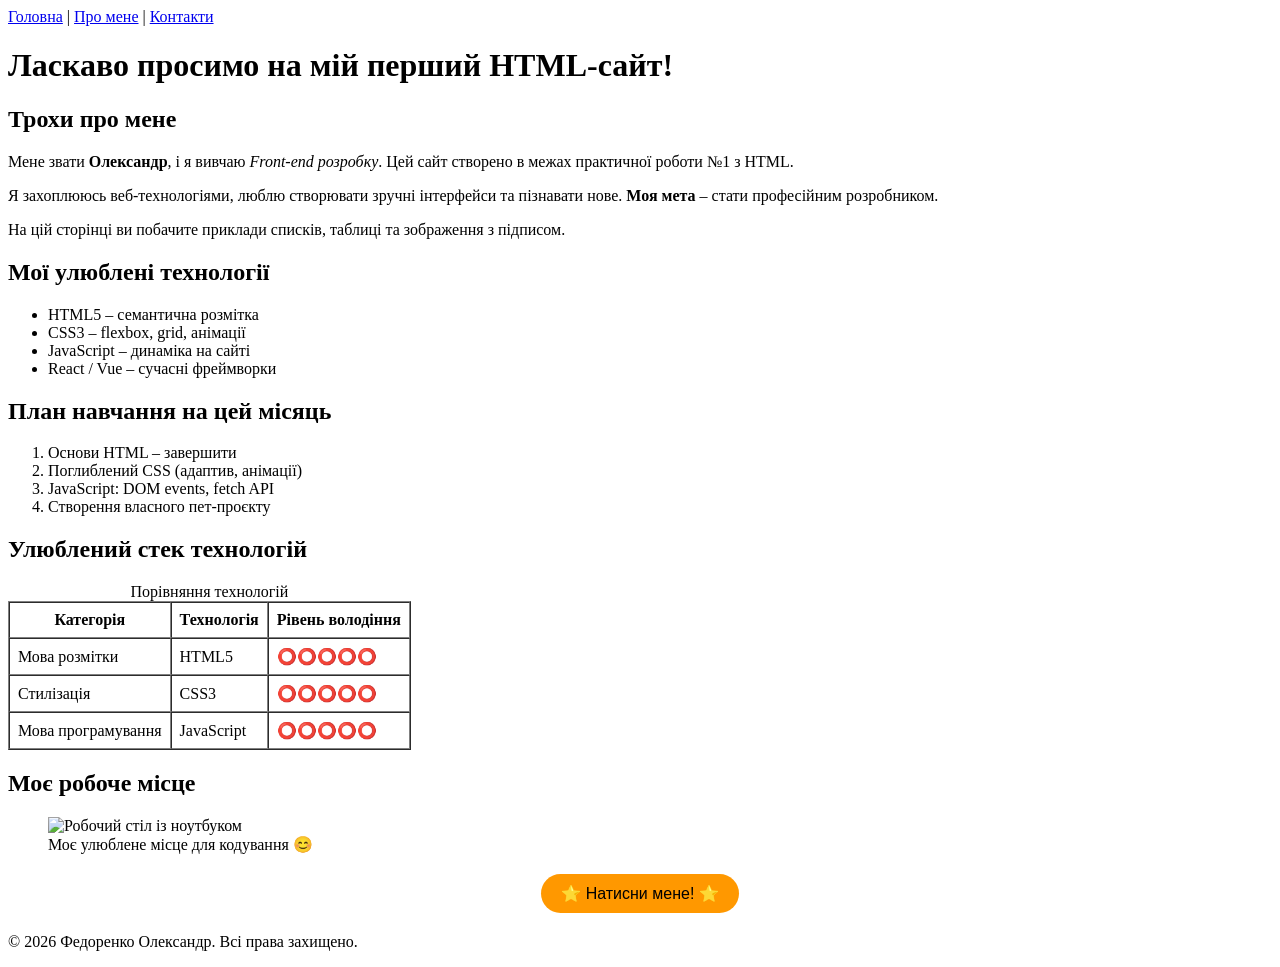
==== index.html @ 8b42706f "feat: complete lab01-html (all pages, form, media, README)" ====
<!DOCTYPE html>
<html lang="uk">
<head>
    <meta charset="UTF-8">
    <meta name="viewport" content="width=device-width, initial-scale=1.0">
    <meta name="description" content="Мій перший HTML-сайт: навчальний проєкт з основами семантичної верстки, таблиць, списків та зображень.">
    <title>Мій перший HTML-сайт</title>
    <!-- Підключення бонусного JS (defer – виконається після завантаження DOM) -->
    <script src="js/app.js" defer></script>
</head>
<body>
    <header>
        <nav>
            <a href="index.html">Головна</a> |
            <a href="pages/about.html">Про мене</a> |
            <a href="pages/contact.html">Контакти</a>
        </nav>
    </header>

    <main>
        <h1>Ласкаво просимо на мій перший HTML-сайт!</h1>
        
        <h2>Трохи про мене</h2>
        <p>Мене звати <strong>Олександр</strong>, і я вивчаю <em>Front-end розробку</em>. Цей сайт створено в межах практичної роботи №1 з HTML.</p>
        <p>Я захоплююсь веб-технологіями, люблю створювати зручні інтерфейси та пізнавати нове. <strong>Моя мета</strong> – стати професійним розробником.</p>
        <p>На цій сторінці ви побачите приклади списків, таблиці та зображення з підписом.</p>

        <h2>Мої улюблені технології</h2>
        <ul>
            <li>HTML5 – семантична розмітка</li>
            <li>CSS3 – flexbox, grid, анімації</li>
            <li>JavaScript – динаміка на сайті</li>
            <li>React / Vue – сучасні фреймворки</li>
        </ul>

        <h2>План навчання на цей місяць</h2>
        <ol>
            <li>Основи HTML – завершити</li>
            <li>Поглиблений CSS (адаптив, анімації)</li>
            <li>JavaScript: DOM events, fetch API</li>
            <li>Створення власного пет-проєкту</li>
        </ol>

        <h2>Улюблений стек технологій</h2>
        <table border="1" cellpadding="8" cellspacing="0">
            <caption>Порівняння технологій</caption>
            <thead>
                <tr>
                    <th>Категорія</th>
                    <th>Технологія</th>
                    <th>Рівень володіння</th>
                </tr>
            </thead>
            <tbody>
                <tr>
                    <td>Мова розмітки</td>
                    <td>HTML5</td>
                    <td>⭕⭕⭕⭕⭕</td>
                </tr>
                <tr>
                    <td>Стилізація</td>
                    <td>CSS3</td>
                    <td>⭕⭕⭕⭕⭕</td>
                </tr>
                <tr>
                    <td>Мова програмування</td>
                    <td>JavaScript</td>
                    <td>⭕⭕⭕⭕⭕</td>
                </tr>
            </tbody>
        </table>

        <h2>Моє робоче місце</h2>
        <figure>
            <img src="https://picsum.photos/id/0/5616/3744" alt="Робочий стіл із ноутбуком" width="500" height="333">
            <figcaption>Моє улюблене місце для кодування 😊</figcaption>
        </figure>
    </main>

    <footer>
        <p>&copy; 2026 Федоренко Олександр. Всі права захищено.</p>
    </footer>
</body>
</html>
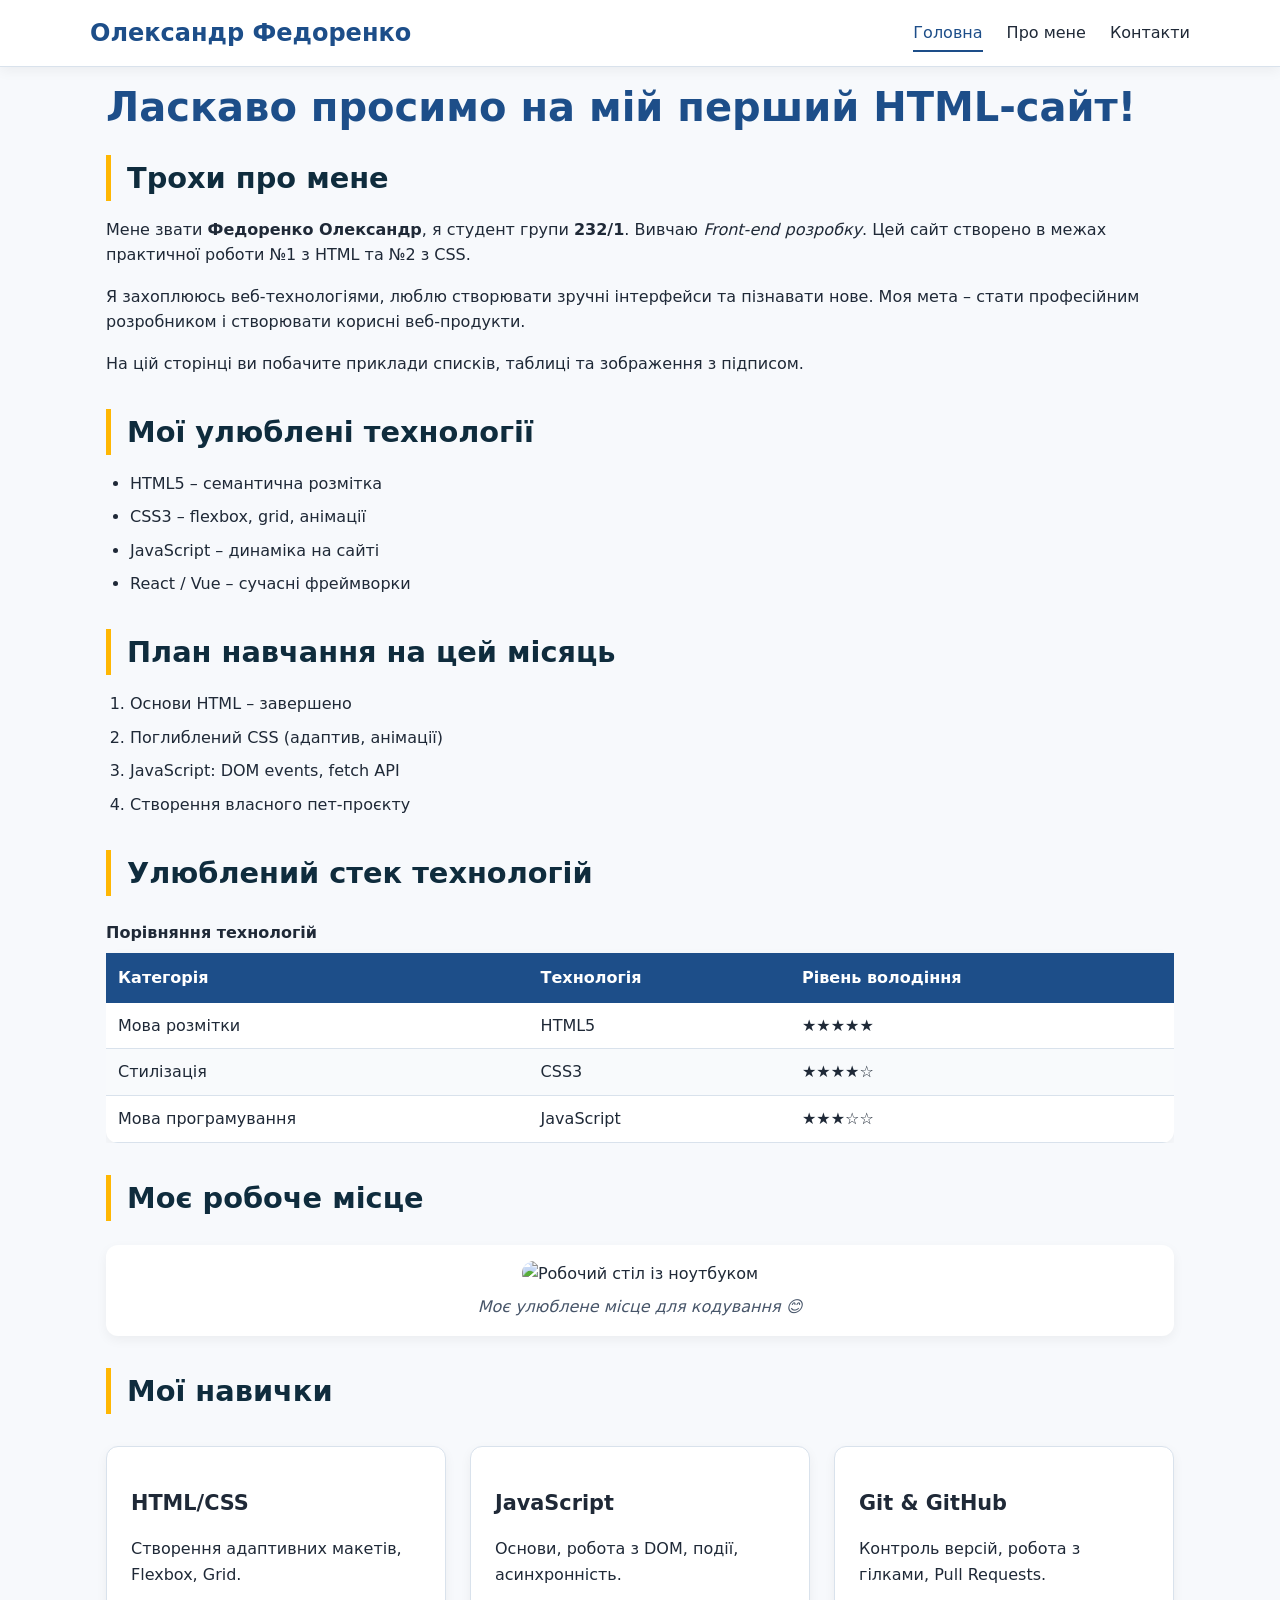
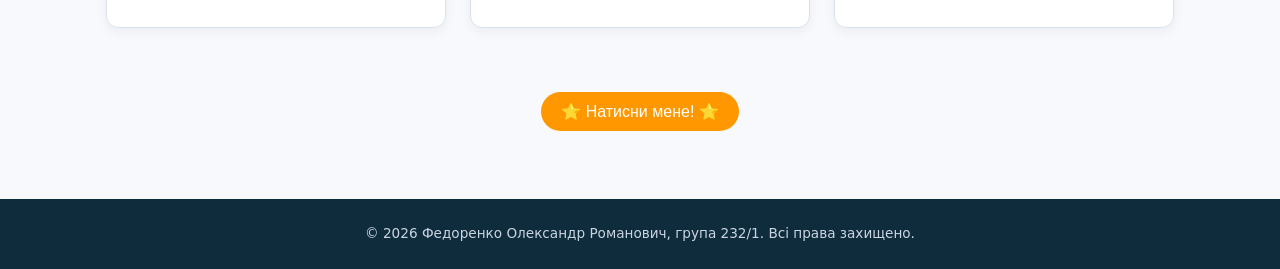
==== commit 59a4bca2: "feat: add full CSS styling, responsive design, and README" ====
--- a/index.html
+++ b/index.html
@@ -3,82 +3,103 @@
 <head>
     <meta charset="UTF-8">
     <meta name="viewport" content="width=device-width, initial-scale=1.0">
-    <meta name="description" content="Мій перший HTML-сайт: навчальний проєкт з основами семантичної верстки, таблиць, списків та зображень.">
-    <title>Мій перший HTML-сайт</title>
-    <!-- Підключення бонусного JS (defer – виконається після завантаження DOM) -->
-    <script src="js/app.js" defer></script>
+    <meta name="description" content="Мій перший HTML-сайт – головна сторінка з інформацією про технології, навчання та захоплення.">
+    <title>Головна | Федоренко Олександр</title>
+    <link rel="stylesheet" href="./styles/style.css">
+    <link rel="stylesheet" href="./styles/responsive.css">
+    <script src="./js/app.js" defer></script>
 </head>
 <body>
-    <header>
-        <nav>
-            <a href="index.html">Головна</a> |
-            <a href="pages/about.html">Про мене</a> |
-            <a href="pages/contact.html">Контакти</a>
-        </nav>
-    </header>
+    <!-- ШАПКА З НАВІГАЦІЄЮ -->
+    <div class="site-header">
+        <div class="container header-container">
+            <div class="logo">
+                <a href="index.html">Олександр Федоренко</a>
+            </div>
+            <nav>
+                <ul class="nav-list">
+                    <li><a href="index.html" class="active">Головна</a></li>
+                    <li><a href="pages/about.html">Про мене</a></li>
+                    <li><a href="pages/contact.html">Контакти</a></li>
+                </ul>
+            </nav>
+        </div>
+    </div>
 
+    <!-- ОСНОВНИЙ КОНТЕНТ -->
     <main>
-        <h1>Ласкаво просимо на мій перший HTML-сайт!</h1>
-        
-        <h2>Трохи про мене</h2>
-        <p>Мене звати <strong>Олександр</strong>, і я вивчаю <em>Front-end розробку</em>. Цей сайт створено в межах практичної роботи №1 з HTML.</p>
-        <p>Я захоплююсь веб-технологіями, люблю створювати зручні інтерфейси та пізнавати нове. <strong>Моя мета</strong> – стати професійним розробником.</p>
-        <p>На цій сторінці ви побачите приклади списків, таблиці та зображення з підписом.</p>
+        <div class="container">
+            <h1>Ласкаво просимо на мій перший HTML-сайт!</h1>
+            
+            <section class="section">
+                <h2>Трохи про мене</h2>
+                <p>Мене звати <strong>Федоренко Олександр</strong>, я студент групи <strong>232/1</strong>. Вивчаю <em>Front-end розробку</em>. Цей сайт створено в межах практичної роботи №1 з HTML та №2 з CSS.</p>
+                <p>Я захоплююсь веб-технологіями, люблю створювати зручні інтерфейси та пізнавати нове. Моя мета – стати професійним розробником і створювати корисні веб-продукти.</p>
+                <p>На цій сторінці ви побачите приклади списків, таблиці та зображення з підписом.</p>
+            </section>
 
-        <h2>Мої улюблені технології</h2>
-        <ul>
-            <li>HTML5 – семантична розмітка</li>
-            <li>CSS3 – flexbox, grid, анімації</li>
-            <li>JavaScript – динаміка на сайті</li>
-            <li>React / Vue – сучасні фреймворки</li>
-        </ul>
+            <section class="section">
+                <h2>Мої улюблені технології</h2>
+                <ul>
+                    <li>HTML5 – семантична розмітка</li>
+                    <li>CSS3 – flexbox, grid, анімації</li>
+                    <li>JavaScript – динаміка на сайті</li>
+                    <li>React / Vue – сучасні фреймворки</li>
+                </ul>
+            </section>
 
-        <h2>План навчання на цей місяць</h2>
-        <ol>
-            <li>Основи HTML – завершити</li>
-            <li>Поглиблений CSS (адаптив, анімації)</li>
-            <li>JavaScript: DOM events, fetch API</li>
-            <li>Створення власного пет-проєкту</li>
-        </ol>
+            <section class="section">
+                <h2>План навчання на цей місяць</h2>
+                <ol>
+                    <li>Основи HTML – завершено</li>
+                    <li>Поглиблений CSS (адаптив, анімації)</li>
+                    <li>JavaScript: DOM events, fetch API</li>
+                    <li>Створення власного пет-проєкту</li>
+                </ol>
+            </section>
 
-        <h2>Улюблений стек технологій</h2>
-        <table border="1" cellpadding="8" cellspacing="0">
-            <caption>Порівняння технологій</caption>
-            <thead>
-                <tr>
-                    <th>Категорія</th>
-                    <th>Технологія</th>
-                    <th>Рівень володіння</th>
-                </tr>
-            </thead>
-            <tbody>
-                <tr>
-                    <td>Мова розмітки</td>
-                    <td>HTML5</td>
-                    <td>⭕⭕⭕⭕⭕</td>
-                </tr>
-                <tr>
-                    <td>Стилізація</td>
-                    <td>CSS3</td>
-                    <td>⭕⭕⭕⭕⭕</td>
-                </tr>
-                <tr>
-                    <td>Мова програмування</td>
-                    <td>JavaScript</td>
-                    <td>⭕⭕⭕⭕⭕</td>
-                </tr>
-            </tbody>
-        </table>
+            <section class="section">
+                <h2>Улюблений стек технологій</h2>
+                <div class="table-wrapper">
+                    <table>
+                        <caption>Порівняння технологій</caption>
+                        <thead>
+                            <tr><th>Категорія</th><th>Технологія</th><th>Рівень володіння</th></tr>
+                        </thead>
+                        <tbody>
+                            <tr><td>Мова розмітки</td><td>HTML5</td><td>★★★★★</td></tr>
+                            <tr><td>Стилізація</td><td>CSS3</td><td>★★★★☆</td></tr>
+                            <tr><td>Мова програмування</td><td>JavaScript</td><td>★★★☆☆</td></tr>
+                        </tbody>
+                    </table>
+                </div>
+            </section>
 
-        <h2>Моє робоче місце</h2>
-        <figure>
-            <img src="https://picsum.photos/id/0/5616/3744" alt="Робочий стіл із ноутбуком" width="500" height="333">
-            <figcaption>Моє улюблене місце для кодування 😊</figcaption>
-        </figure>
+            <section class="section">
+                <h2>Моє робоче місце</h2>
+                <figure>
+                    <img src="https://picsum.photos/id/0/5616/3744" alt="Робочий стіл із ноутбуком" width="500" height="333">
+                    <figcaption>Моє улюблене місце для кодування 😊</figcaption>
+                </figure>
+            </section>
+
+            <!-- Бонусний блок із картками (Grid, можна додати за бажанням) -->
+            <section class="section">
+                <h2>Мої навички</h2>
+                <div class="cards-grid">
+                    <div class="card"><h3>HTML/CSS</h3><p>Створення адаптивних макетів, Flexbox, Grid.</p></div>
+                    <div class="card"><h3>JavaScript</h3><p>Основи, робота з DOM, події, асинхронність.</p></div>
+                    <div class="card"><h3>Git & GitHub</h3><p>Контроль версій, робота з гілками, Pull Requests.</p></div>
+                </div>
+            </section>
+        </div>
     </main>
 
-    <footer>
-        <p>&copy; 2026 Федоренко Олександр. Всі права захищено.</p>
+    <!-- ПІДВАЛ -->
+    <footer class="site-footer">
+        <div class="container">
+            <p>&copy; 2026 Федоренко Олександр Романович, група 232/1. Всі права захищено.</p>
+        </div>
     </footer>
 </body>
 </html>
--- a/styles/style.css
+++ b/styles/style.css
@@ -0,0 +1,386 @@
+
+/* ---------- ЗМІННІ (дизайн-система) ---------- */
+:root {
+    --color-primary: #1d4e89;      /* основний колір (шапка, кнопки) */
+    --color-accent: #ffb703;       /* акцентний (hover, активи) */
+    --color-bg: #f7f9fc;           /* фон сторінки */
+    --color-surface: #ffffff;      /* фон карток, форми */
+    --color-text: #1f2937;         /* колір тексту */
+    --color-border: #d9e2ec;       /* колір меж */
+    --color-footer: #0f2c3d;       /* фон футера */
+    --border-radius: 12px;         /* заокруглення */
+    --box-shadow: 0 4px 12px rgba(0, 0, 0, 0.05);
+    --transition: 0.2s ease-in-out;
+}
+
+/* ---------- ГЛОБАЛЬНІ СТИЛІ ---------- */
+*,
+*::before,
+*::after {
+    box-sizing: border-box;
+}
+
+body {
+    margin: 0;
+    font-family: 'Segoe UI', Roboto, system-ui, -apple-system, sans-serif;
+    line-height: 1.6;
+    color: var(--color-text);
+    background-color: var(--color-bg);
+    display: flex;
+    flex-direction: column;
+    min-height: 100vh;
+}
+
+/* Контейнер для обмеження ширини */
+.container {
+    width: min(1100px, calc(100% - 32px));
+    margin: 0 auto;
+    padding: 0 16px;
+}
+
+/* Головна частина розтягується, щоб футер був внизу */
+main {
+    flex: 1;
+}
+
+/* ---------- HEADER ТА НАВІГАЦІЯ ---------- */
+.site-header {
+    background: var(--color-surface);
+    border-bottom: 1px solid var(--color-border);
+    box-shadow: var(--box-shadow);
+    position: sticky;
+    top: 0;
+    z-index: 100;
+}
+
+.header-container {
+    display: flex;
+    justify-content: space-between;
+    align-items: center;
+    flex-wrap: wrap;
+    padding: 12px 0;
+}
+
+.logo a {
+    font-size: 1.5rem;
+    font-weight: bold;
+    text-decoration: none;
+    color: var(--color-primary);
+}
+
+/* Горизонтальне меню (Flexbox) */
+.nav-list {
+    display: flex;
+    gap: 1.5rem;
+    list-style: none;
+    margin: 0;
+    padding: 0;
+}
+
+.nav-list a {
+    text-decoration: none;
+    color: var(--color-text);
+    font-weight: 500;
+    padding: 0.5rem 0;
+    transition: color var(--transition);
+    border-bottom: 2px solid transparent;
+}
+
+.nav-list a:hover {
+    color: var(--color-primary);
+    border-bottom-color: var(--color-primary);
+}
+
+.nav-list a.active {
+    color: var(--color-primary);
+    border-bottom-color: var(--color-primary);
+}
+
+/* ---------- FOOTER ---------- */
+.site-footer {
+    background: var(--color-footer);
+    color: #cbd5e1;
+    text-align: center;
+    padding: 1.5rem 0;
+    margin-top: 3rem;
+    font-size: 0.85rem;
+}
+
+.site-footer p {
+    margin: 0;
+}
+
+/* ---------- ЗАГОЛОВКИ ТА ТЕКСТ ---------- */
+h1 {
+    font-size: 2.5rem;
+    color: var(--color-primary);
+    margin-top: 1rem;
+    margin-bottom: 1rem;
+    line-height: 1.2;
+}
+
+h2 {
+    font-size: 1.8rem;
+    margin-top: 1.5rem;
+    margin-bottom: 1rem;
+    color: #0f2c3d;
+    border-left: 5px solid var(--color-accent);
+    padding-left: 1rem;
+}
+
+h3 {
+    font-size: 1.3rem;
+    margin: 1rem 0;
+}
+
+p {
+    margin-bottom: 1rem;
+}
+
+/* ---------- СПИСКИ ---------- */
+ul, ol {
+    margin-bottom: 1.5rem;
+    padding-left: 1.5rem;
+}
+
+li {
+    margin: 0.5rem 0;
+}
+
+/* ---------- ТАБЛИЦЯ ---------- */
+.table-wrapper {
+    overflow-x: auto;   /* для адаптивності */
+    margin: 1.5rem 0;
+}
+
+table {
+    width: 100%;
+    border-collapse: collapse;
+    background: var(--color-surface);
+    border-radius: var(--border-radius);
+    overflow: hidden;
+    box-shadow: var(--box-shadow);
+}
+
+caption {
+    font-weight: bold;
+    margin-bottom: 0.5rem;
+    text-align: left;
+}
+
+th {
+    background: var(--color-primary);
+    color: white;
+    padding: 12px;
+    text-align: left;
+}
+
+td {
+    padding: 10px 12px;
+    border-bottom: 1px solid var(--color-border);
+}
+
+tr:nth-child(even) {
+    background-color: #f8fafc;
+}
+
+tr:hover {
+    background-color: #eef2ff;
+}
+
+/* ---------- ЗОБРАЖЕННЯ ТА FIGURE ---------- */
+figure {
+    margin: 1.5rem 0;
+    text-align: center;
+    background: var(--color-surface);
+    padding: 1rem;
+    border-radius: var(--border-radius);
+    box-shadow: var(--box-shadow);
+}
+
+img {
+    max-width: 100%;
+    height: auto;
+    border-radius: var(--border-radius);
+}
+
+figcaption {
+    margin-top: 0.5rem;
+    font-style: italic;
+    color: #475569;
+}
+
+/* ---------- КАРТКИ ТА СЕКЦІЇ ---------- */
+.card {
+    background: var(--color-surface);
+    border-radius: var(--border-radius);
+    padding: 1.5rem;
+    margin-bottom: 2rem;
+    box-shadow: var(--box-shadow);
+    border: 1px solid var(--color-border);
+}
+
+.section {
+    margin-bottom: 2rem;
+}
+
+/* ---------- СТОРІНКА ABOUT (МЕДІА ТА FLEXBOX) ---------- */
+.media-flex {
+    display: flex;
+    flex-wrap: wrap;
+    gap: 2rem;
+    margin: 1.5rem 0;
+}
+
+.media-item {
+    flex: 1;
+    min-width: 250px;
+    background: var(--color-surface);
+    border-radius: var(--border-radius);
+    padding: 1rem;
+    box-shadow: var(--box-shadow);
+    text-align: center;
+}
+
+.media-item h3 {
+    margin-top: 0;
+}
+
+video, audio {
+    width: 100%;
+    max-width: 100%;
+    border-radius: var(--border-radius);
+}
+
+/* ---------- СТОРІНКА CONTACT (ФОРМА) ---------- */
+.form-card {
+    background: var(--color-surface);
+    border-radius: var(--border-radius);
+    padding: 2rem;
+    box-shadow: var(--box-shadow);
+    margin: 1rem 0;
+}
+
+.form-group {
+    margin-bottom: 1.2rem;
+}
+
+.form-group label {
+    display: block;
+    font-weight: 500;
+    margin-bottom: 0.4rem;
+}
+
+input, select, textarea {
+    width: 100%;
+    padding: 12px 14px;
+    border: 1px solid var(--color-border);
+    border-radius: var(--border-radius);
+    font-family: inherit;
+    font-size: 1rem;
+    transition: border-color var(--transition), box-shadow var(--transition);
+}
+
+input:focus, select:focus, textarea:focus {
+    outline: none;
+    border-color: var(--color-primary);
+    box-shadow: 0 0 0 3px rgba(29, 78, 137, 0.2);
+}
+
+/* Стиль для обов'язкових полів (не обов'язково, але приємно) */
+input:required:valid, select:required:valid, textarea:required:valid {
+    border-left: 4px solid #22c55e;
+}
+
+input:required:invalid:not(:placeholder-shown), 
+textarea:required:invalid:not(:placeholder-shown) {
+    border-left: 4px solid #ef4444;
+}
+
+fieldset {
+    border: 1px solid var(--color-border);
+    border-radius: var(--border-radius);
+    padding: 1rem;
+    margin-bottom: 1rem;
+}
+
+legend {
+    font-weight: 600;
+    padding: 0 0.5rem;
+}
+
+.radio-group, .checkbox-group {
+    display: flex;
+    align-items: center;
+    gap: 1rem;
+    margin: 0.5rem 0;
+}
+
+.radio-group label, .checkbox-group label {
+    display: inline-flex;
+    align-items: center;
+    gap: 0.3rem;
+    font-weight: normal;
+}
+
+input[type="radio"], input[type="checkbox"] {
+    width: auto;
+    margin-right: 0.3rem;
+}
+
+button {
+    background: var(--color-primary);
+    color: white;
+    border: none;
+    padding: 12px 24px;
+    border-radius: 40px;
+    font-size: 1rem;
+    cursor: pointer;
+    transition: background var(--transition), transform 0.1s;
+}
+
+button:hover {
+    background: #0f3b60;
+    transform: scale(1.02);
+}
+
+button:active {
+    transform: scale(0.98);
+}
+
+button[type="reset"] {
+    background: #94a3b8;
+    margin-left: 1rem;
+}
+
+button[type="reset"]:hover {
+    background: #64748b;
+}
+
+/* Бонусна кнопка (з JS) */
+.bonus-btn {
+    display: block;
+    margin: 2rem auto;
+    background: #f59e0b;
+}
+
+.bonus-btn:hover {
+    background: #d97706;
+}
+
+/* ---------- ДОДАТКОВІ КЛАСИ ДЛЯ GRID  ---------- */
+.cards-grid {
+    display: grid;
+    grid-template-columns: repeat(auto-fit, minmax(250px, 1fr));
+    gap: 1.5rem;
+    margin: 2rem 0;
+}
+
+/* ---------- ДОПОМІЖНІ КЛАСИ ---------- */
+.text-center {
+    text-align: center;
+}
+
+.mt-2 {
+    margin-top: 1rem;
+}
--- a/styles/responsive.css
+++ b/styles/responsive.css
@@ -0,0 +1,105 @@
+/* -------------------------------------------
+   Файл: responsive.css
+   Адаптивність для мобільних пристроїв
+------------------------------------------- */
+
+/* Для планшетів і телефонів (ширина <= 768px) */
+@media (max-width: 768px) {
+    /* Горизонтальне меню стає вертикальним */
+    .header-container {
+        flex-direction: column;
+        gap: 0.8rem;
+    }
+    
+    .nav-list {
+        flex-direction: column;
+        gap: 0.5rem;
+        align-items: center;
+        width: 100%;
+    }
+    
+    .nav-list li {
+        width: 100%;
+        text-align: center;
+    }
+    
+    .nav-list a {
+        display: block;
+        padding: 0.5rem;
+    }
+    
+    /* Зменшуємо розміри заголовків */
+    h1 {
+        font-size: 1.8rem;
+    }
+    
+    h2 {
+        font-size: 1.4rem;
+    }
+    
+    /* Контейнер зменшує відступи */
+    .container {
+        width: calc(100% - 24px);
+        padding: 0 12px;
+    }
+    
+    /* Гнучкий блок на about стає колонкою */
+    .media-flex {
+        flex-direction: column;
+        gap: 1rem;
+    }
+    
+    /* Форма: поля та кнопки на всю ширину */
+    .form-card {
+        padding: 1.2rem;
+    }
+    
+    .radio-group, .checkbox-group {
+        flex-wrap: wrap;
+        gap: 0.5rem;
+    }
+    
+    button {
+        width: 100%;
+        margin-top: 0.5rem;
+    }
+    
+    button[type="reset"] {
+        margin-left: 0;
+    }
+    
+    /* Таблицю гортаємо горизонтально (вже зроблено обгорткою) */
+    .table-wrapper {
+        overflow-x: auto;
+    }
+    
+    /* Зменшуємо відступи між картками */
+    .card, .media-item {
+        padding: 1rem;
+    }
+    
+    /* Підвал зменшує шрифт */
+    .site-footer {
+        font-size: 0.75rem;
+        padding: 1rem;
+    }
+}
+
+/* Для дуже маленьких екранів (<= 480px) */
+@media (max-width: 480px) {
+    body {
+        font-size: 0.9rem;
+    }
+    
+    h1 {
+        font-size: 1.5rem;
+    }
+    
+    .logo a {
+        font-size: 1.2rem;
+    }
+    
+    input, select, textarea {
+        padding: 10px;
+    }
+}
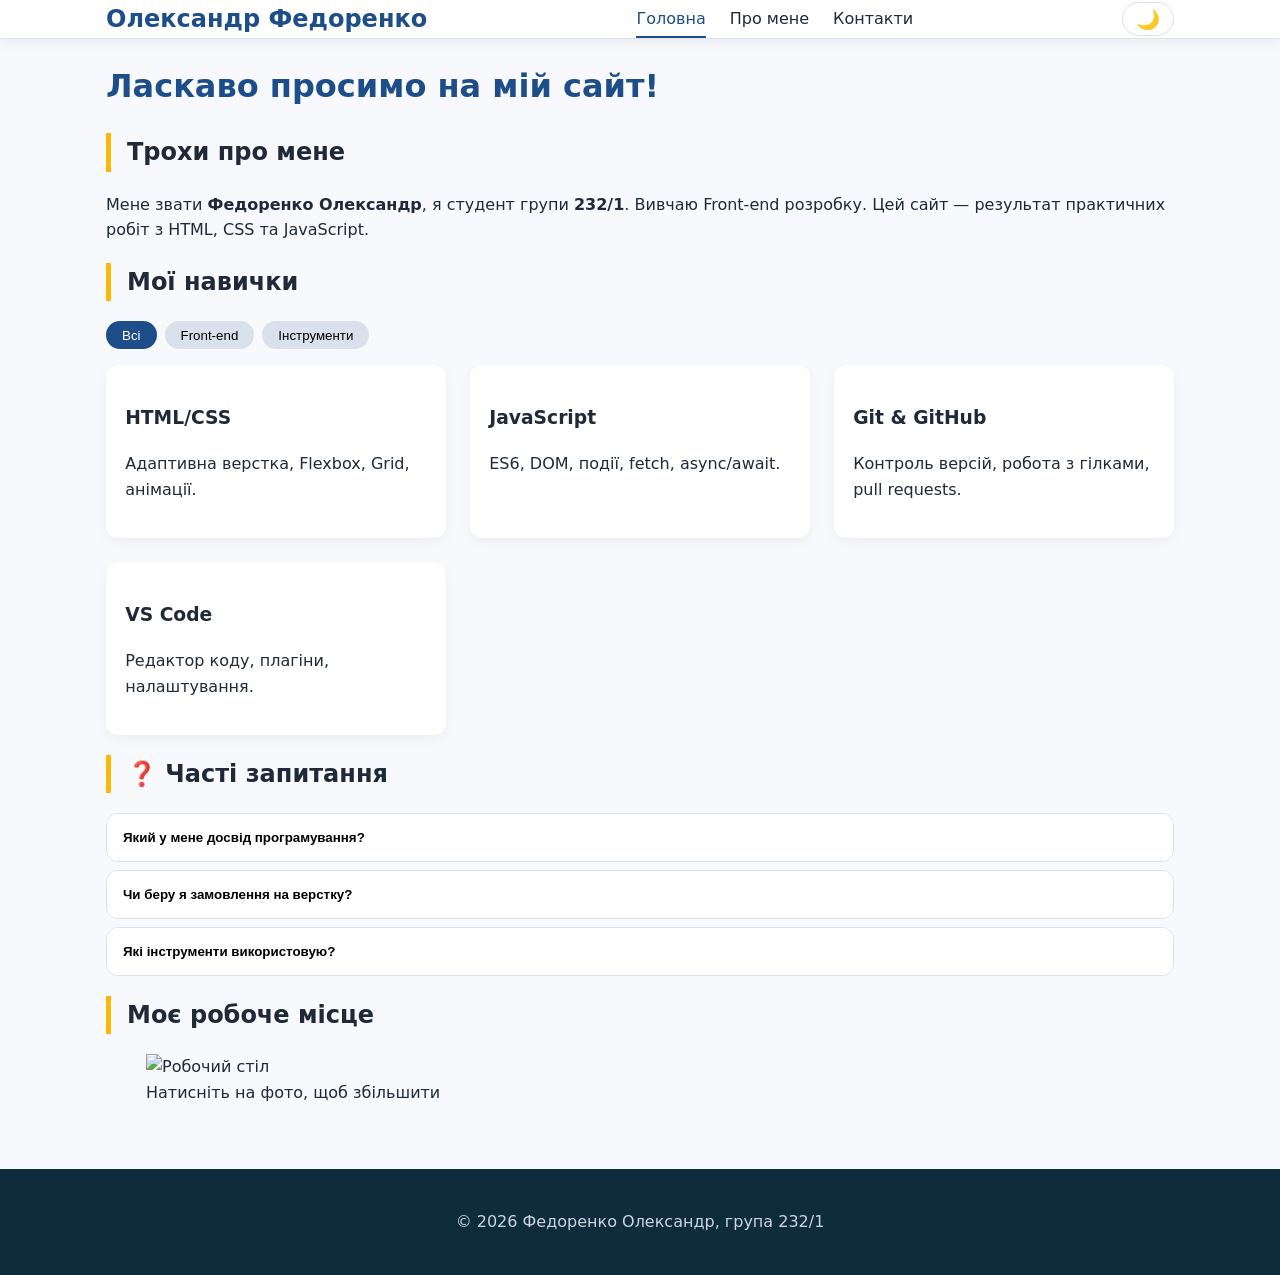
==== commit a65a33c4: "feat: complete lab03-js with all 10 JavaScript features" ====
--- a/index.html
+++ b/index.html
@@ -3,103 +3,95 @@
 <head>
     <meta charset="UTF-8">
     <meta name="viewport" content="width=device-width, initial-scale=1.0">
-    <meta name="description" content="Мій перший HTML-сайт – головна сторінка з інформацією про технології, навчання та захоплення.">
+    <meta name="description" content="Головна сторінка – портфоліо Федоренка Олександра">
     <title>Головна | Федоренко Олександр</title>
     <link rel="stylesheet" href="./styles/style.css">
-    <link rel="stylesheet" href="./styles/responsive.css">
-    <script src="./js/app.js" defer></script>
+    <script src="./js/main.js" defer></script>
 </head>
 <body>
-    <!-- ШАПКА З НАВІГАЦІЄЮ -->
+    <!-- ШАПКА -->
     <div class="site-header">
         <div class="container header-container">
-            <div class="logo">
-                <a href="index.html">Олександр Федоренко</a>
-            </div>
-            <nav>
+            <div class="logo"><a href="index.html">Олександр Федоренко</a></div>
+            <button class="menu-toggle" id="menuToggle" aria-label="Меню">☰</button>
+            <nav id="mainNav">
                 <ul class="nav-list">
-                    <li><a href="index.html" class="active">Головна</a></li>
+                    <li><a href="index.html">Головна</a></li>
                     <li><a href="pages/about.html">Про мене</a></li>
                     <li><a href="pages/contact.html">Контакти</a></li>
                 </ul>
             </nav>
+            <button class="theme-toggle" id="themeToggle">🌙</button>
         </div>
     </div>
 
-    <!-- ОСНОВНИЙ КОНТЕНТ -->
     <main>
         <div class="container">
-            <h1>Ласкаво просимо на мій перший HTML-сайт!</h1>
-            
+            <h1>Ласкаво просимо на мій сайт!</h1>
             <section class="section">
                 <h2>Трохи про мене</h2>
-                <p>Мене звати <strong>Федоренко Олександр</strong>, я студент групи <strong>232/1</strong>. Вивчаю <em>Front-end розробку</em>. Цей сайт створено в межах практичної роботи №1 з HTML та №2 з CSS.</p>
-                <p>Я захоплююсь веб-технологіями, люблю створювати зручні інтерфейси та пізнавати нове. Моя мета – стати професійним розробником і створювати корисні веб-продукти.</p>
-                <p>На цій сторінці ви побачите приклади списків, таблиці та зображення з підписом.</p>
+                <p>Мене звати <strong>Федоренко Олександр</strong>, я студент групи <strong>232/1</strong>. Вивчаю Front-end розробку. Цей сайт — результат практичних робіт з HTML, CSS та JavaScript.</p>
             </section>
 
+            <!-- Блок навичок (картки) – для фільтрації -->
             <section class="section">
-                <h2>Мої улюблені технології</h2>
-                <ul>
-                    <li>HTML5 – семантична розмітка</li>
-                    <li>CSS3 – flexbox, grid, анімації</li>
-                    <li>JavaScript – динаміка на сайті</li>
-                    <li>React / Vue – сучасні фреймворки</li>
-                </ul>
-            </section>
-
-            <section class="section">
-                <h2>План навчання на цей місяць</h2>
-                <ol>
-                    <li>Основи HTML – завершено</li>
-                    <li>Поглиблений CSS (адаптив, анімації)</li>
-                    <li>JavaScript: DOM events, fetch API</li>
-                    <li>Створення власного пет-проєкту</li>
-                </ol>
-            </section>
-
-            <section class="section">
-                <h2>Улюблений стек технологій</h2>
-                <div class="table-wrapper">
-                    <table>
-                        <caption>Порівняння технологій</caption>
-                        <thead>
-                            <tr><th>Категорія</th><th>Технологія</th><th>Рівень володіння</th></tr>
-                        </thead>
-                        <tbody>
-                            <tr><td>Мова розмітки</td><td>HTML5</td><td>★★★★★</td></tr>
-                            <tr><td>Стилізація</td><td>CSS3</td><td>★★★★☆</td></tr>
-                            <tr><td>Мова програмування</td><td>JavaScript</td><td>★★★☆☆</td></tr>
-                        </tbody>
-                    </table>
+                <h2>Мої навички</h2>
+                <div class="filter-buttons">
+                    <button class="filter-btn active" data-filter="all">Всі</button>
+                    <button class="filter-btn" data-filter="frontend">Front-end</button>
+                    <button class="filter-btn" data-filter="tools">Інструменти</button>
+                </div>
+                <div class="cards-grid" id="skillsGrid">
+                    <div class="card" data-category="frontend"><h3>HTML/CSS</h3><p>Адаптивна верстка, Flexbox, Grid, анімації.</p></div>
+                    <div class="card" data-category="frontend"><h3>JavaScript</h3><p>ES6, DOM, події, fetch, async/await.</p></div>
+                    <div class="card" data-category="tools"><h3>Git & GitHub</h3><p>Контроль версій, робота з гілками, pull requests.</p></div>
+                    <div class="card" data-category="tools"><h3>VS Code</h3><p>Редактор коду, плагіни, налаштування.</p></div>
                 </div>
             </section>
 
+            <!-- Акордеон (FAQ) -->
+            <section class="section">
+                <h2>❓ Часті запитання</h2>
+                <div class="accordion">
+                    <div class="accordion-item">
+                        <button class="accordion-header">Який у мене досвід програмування?</button>
+                        <div class="accordion-content"><p>Вивчаю Front-end понад 6 місяців. Маю досвід роботи з HTML/CSS, JavaScript, React (базовий).</p></div>
+                    </div>
+                    <div class="accordion-item">
+                        <button class="accordion-header">Чи беру я замовлення на верстку?</button>
+                        <div class="accordion-content"><p>Так, але навчальні проєкти. Звертайтесь через форму на сторінці "Контакти".</p></div>
+                    </div>
+                    <div class="accordion-item">
+                        <button class="accordion-header">Які інструменти використовую?</button>
+                        <div class="accordion-content"><p>VS Code, Git, Figma, Chrome DevTools, WebStorm.</p></div>
+                    </div>
+                </div>
+            </section>
+
+            <!-- Зображення для модального вікна -->
             <section class="section">
                 <h2>Моє робоче місце</h2>
                 <figure>
-                    <img src="https://picsum.photos/id/0/5616/3744" alt="Робочий стіл із ноутбуком" width="500" height="333">
-                    <figcaption>Моє улюблене місце для кодування 😊</figcaption>
+                    <img src="https://picsum.photos/id/0/5616/3744" alt="Робочий стіл" class="modal-trigger" style="cursor:pointer; width:100%; max-width:500px;">
+                    <figcaption>Натисніть на фото, щоб збільшити</figcaption>
                 </figure>
-            </section>
-
-            <!-- Бонусний блок із картками (Grid, можна додати за бажанням) -->
-            <section class="section">
-                <h2>Мої навички</h2>
-                <div class="cards-grid">
-                    <div class="card"><h3>HTML/CSS</h3><p>Створення адаптивних макетів, Flexbox, Grid.</p></div>
-                    <div class="card"><h3>JavaScript</h3><p>Основи, робота з DOM, події, асинхронність.</p></div>
-                    <div class="card"><h3>Git & GitHub</h3><p>Контроль версій, робота з гілками, Pull Requests.</p></div>
-                </div>
             </section>
         </div>
     </main>
 
-    <!-- ПІДВАЛ -->
     <footer class="site-footer">
         <div class="container">
-            <p>&copy; 2026 Федоренко Олександр Романович, група 232/1. Всі права захищено.</p>
+            <p>&copy; 2026 Федоренко Олександр, група 232/1</p>
         </div>
     </footer>
+
+    <!-- Кнопка "Вгору" та модальне вікно -->
+    <button id="backToTop" class="back-to-top" aria-label="Наверх">⬆</button>
+    <div id="modal" class="modal">
+        <div class="modal-content">
+            <span class="modal-close">&times;</span>
+            <img id="modalImg" src="" alt="Збільшене зображення">
+        </div>
+    </div>
 </body>
 </html>
--- a/styles/style.css
+++ b/styles/style.css
@@ -1,49 +1,38 @@
-
-/* ---------- ЗМІННІ (дизайн-система) ---------- */
+/* ---------- ЗМІННІ ---------- */
 :root {
-    --color-primary: #1d4e89;      /* основний колір (шапка, кнопки) */
-    --color-accent: #ffb703;       /* акцентний (hover, активи) */
-    --color-bg: #f7f9fc;           /* фон сторінки */
-    --color-surface: #ffffff;      /* фон карток, форми */
-    --color-text: #1f2937;         /* колір тексту */
-    --color-border: #d9e2ec;       /* колір меж */
-    --color-footer: #0f2c3d;       /* фон футера */
-    --border-radius: 12px;         /* заокруглення */
-    --box-shadow: 0 4px 12px rgba(0, 0, 0, 0.05);
+    --color-primary: #1d4e89;
+    --color-accent: #ffb703;
+    --color-bg: #f7f9fc;
+    --color-surface: #ffffff;
+    --color-text: #1f2937;
+    --color-border: #d9e2ec;
+    --color-footer: #0f2c3d;
+    --border-radius: 12px;
+    --box-shadow: 0 4px 12px rgba(0,0,0,0.05);
     --transition: 0.2s ease-in-out;
 }
-
-/* ---------- ГЛОБАЛЬНІ СТИЛІ ---------- */
 *,
 *::before,
-*::after {
-    box-sizing: border-box;
-}
+*::after { box-sizing: border-box; }
 
 body {
     margin: 0;
-    font-family: 'Segoe UI', Roboto, system-ui, -apple-system, sans-serif;
+    font-family: 'Segoe UI', Roboto, system-ui, sans-serif;
     line-height: 1.6;
     color: var(--color-text);
-    background-color: var(--color-bg);
+    background: var(--color-bg);
     display: flex;
     flex-direction: column;
     min-height: 100vh;
 }
-
-/* Контейнер для обмеження ширини */
 .container {
     width: min(1100px, calc(100% - 32px));
     margin: 0 auto;
     padding: 0 16px;
 }
-
-/* Головна частина розтягується, щоб футер був внизу */
-main {
-    flex: 1;
-}
-
-/* ---------- HEADER ТА НАВІГАЦІЯ ---------- */
+main { flex: 1; }
+
+/* ---------- ХЕДЕР ---------- */
 .site-header {
     background: var(--color-surface);
     border-bottom: 1px solid var(--color-border);
@@ -52,23 +41,19 @@
     top: 0;
     z-index: 100;
 }
-
 .header-container {
     display: flex;
     justify-content: space-between;
     align-items: center;
     flex-wrap: wrap;
-    padding: 12px 0;
-}
-
+    gap: 1rem;
+}
 .logo a {
     font-size: 1.5rem;
     font-weight: bold;
     text-decoration: none;
     color: var(--color-primary);
 }
-
-/* Горизонтальне меню (Flexbox) */
 .nav-list {
     display: flex;
     gap: 1.5rem;
@@ -76,311 +61,199 @@
     margin: 0;
     padding: 0;
 }
-
 .nav-list a {
     text-decoration: none;
     color: var(--color-text);
     font-weight: 500;
     padding: 0.5rem 0;
-    transition: color var(--transition);
     border-bottom: 2px solid transparent;
-}
-
-.nav-list a:hover {
+    transition: var(--transition);
+}
+.nav-list a:hover, .nav-list a.active {
     color: var(--color-primary);
     border-bottom-color: var(--color-primary);
 }
 
-.nav-list a.active {
+/* ---------- БУРГЕР-МЕНЮ (тільки мобільні) ---------- */
+.menu-toggle {
+    display: none;
+    background: none;
+    border: none;
+    font-size: 1.8rem;
+    cursor: pointer;
     color: var(--color-primary);
-    border-bottom-color: var(--color-primary);
-}
-
-/* ---------- FOOTER ---------- */
+}
+@media (max-width: 768px) {
+    .menu-toggle { display: block; }
+    nav { display: none; width: 100%; }
+    nav.open { display: block; }
+    .nav-list { flex-direction: column; align-items: center; gap: 0.5rem; }
+}
+
+/* ---------- КНОПКА ТЕМИ ---------- */
+.theme-toggle {
+    background: var(--color-surface);
+    border: 1px solid var(--color-border);
+    border-radius: 30px;
+    padding: 0.3rem 0.8rem;
+    cursor: pointer;
+    font-size: 1.2rem;
+}
+body.theme-dark {
+    --color-bg: #121826;
+    --color-surface: #1e293b;
+    --color-text: #e2e8f0;
+    --color-border: #334155;
+    --color-footer: #0f172a;
+}
+body.theme-dark .card,
+body.theme-dark .form-card,
+body.theme-dark .media-item { background: var(--color-surface); }
+body.theme-dark .site-header { background: #0f172a; }
+body.theme-dark .site-footer { background: #020617; }
+
+/* ---------- ФУТЕР І КНОПКА ВГОРУ ---------- */
 .site-footer {
     background: var(--color-footer);
     color: #cbd5e1;
     text-align: center;
     padding: 1.5rem 0;
     margin-top: 3rem;
-    font-size: 0.85rem;
-}
-
-.site-footer p {
-    margin: 0;
-}
-
-/* ---------- ЗАГОЛОВКИ ТА ТЕКСТ ---------- */
-h1 {
-    font-size: 2.5rem;
-    color: var(--color-primary);
-    margin-top: 1rem;
-    margin-bottom: 1rem;
-    line-height: 1.2;
-}
-
-h2 {
-    font-size: 1.8rem;
-    margin-top: 1.5rem;
-    margin-bottom: 1rem;
-    color: #0f2c3d;
-    border-left: 5px solid var(--color-accent);
-    padding-left: 1rem;
-}
-
-h3 {
-    font-size: 1.3rem;
-    margin: 1rem 0;
-}
-
-p {
-    margin-bottom: 1rem;
-}
-
-/* ---------- СПИСКИ ---------- */
-ul, ol {
-    margin-bottom: 1.5rem;
-    padding-left: 1.5rem;
-}
-
-li {
-    margin: 0.5rem 0;
-}
-
-/* ---------- ТАБЛИЦЯ ---------- */
-.table-wrapper {
-    overflow-x: auto;   /* для адаптивності */
-    margin: 1.5rem 0;
-}
-
-table {
-    width: 100%;
-    border-collapse: collapse;
-    background: var(--color-surface);
-    border-radius: var(--border-radius);
-    overflow: hidden;
-    box-shadow: var(--box-shadow);
-}
-
-caption {
-    font-weight: bold;
-    margin-bottom: 0.5rem;
-    text-align: left;
-}
-
-th {
+}
+.back-to-top {
+    position: fixed;
+    bottom: 2rem;
+    right: 2rem;
     background: var(--color-primary);
     color: white;
-    padding: 12px;
-    text-align: left;
-}
-
-td {
-    padding: 10px 12px;
-    border-bottom: 1px solid var(--color-border);
-}
-
-tr:nth-child(even) {
-    background-color: #f8fafc;
-}
-
-tr:hover {
-    background-color: #eef2ff;
-}
-
-/* ---------- ЗОБРАЖЕННЯ ТА FIGURE ---------- */
-figure {
-    margin: 1.5rem 0;
-    text-align: center;
-    background: var(--color-surface);
-    padding: 1rem;
-    border-radius: var(--border-radius);
-    box-shadow: var(--box-shadow);
-}
-
-img {
-    max-width: 100%;
-    height: auto;
-    border-radius: var(--border-radius);
-}
-
-figcaption {
-    margin-top: 0.5rem;
-    font-style: italic;
-    color: #475569;
-}
-
-/* ---------- КАРТКИ ТА СЕКЦІЇ ---------- */
-.card {
-    background: var(--color-surface);
-    border-radius: var(--border-radius);
-    padding: 1.5rem;
-    margin-bottom: 2rem;
-    box-shadow: var(--box-shadow);
-    border: 1px solid var(--color-border);
-}
-
-.section {
-    margin-bottom: 2rem;
-}
-
-/* ---------- СТОРІНКА ABOUT (МЕДІА ТА FLEXBOX) ---------- */
-.media-flex {
-    display: flex;
-    flex-wrap: wrap;
-    gap: 2rem;
-    margin: 1.5rem 0;
-}
-
-.media-item {
-    flex: 1;
-    min-width: 250px;
-    background: var(--color-surface);
-    border-radius: var(--border-radius);
-    padding: 1rem;
-    box-shadow: var(--box-shadow);
-    text-align: center;
-}
-
-.media-item h3 {
-    margin-top: 0;
-}
-
-video, audio {
-    width: 100%;
-    max-width: 100%;
-    border-radius: var(--border-radius);
-}
-
-/* ---------- СТОРІНКА CONTACT (ФОРМА) ---------- */
-.form-card {
-    background: var(--color-surface);
-    border-radius: var(--border-radius);
-    padding: 2rem;
-    box-shadow: var(--box-shadow);
-    margin: 1rem 0;
-}
-
-.form-group {
-    margin-bottom: 1.2rem;
-}
-
-.form-group label {
-    display: block;
-    font-weight: 500;
-    margin-bottom: 0.4rem;
-}
-
-input, select, textarea {
-    width: 100%;
-    padding: 12px 14px;
-    border: 1px solid var(--color-border);
-    border-radius: var(--border-radius);
-    font-family: inherit;
-    font-size: 1rem;
-    transition: border-color var(--transition), box-shadow var(--transition);
-}
-
-input:focus, select:focus, textarea:focus {
-    outline: none;
-    border-color: var(--color-primary);
-    box-shadow: 0 0 0 3px rgba(29, 78, 137, 0.2);
-}
-
-/* Стиль для обов'язкових полів (не обов'язково, але приємно) */
-input:required:valid, select:required:valid, textarea:required:valid {
-    border-left: 4px solid #22c55e;
-}
-
-input:required:invalid:not(:placeholder-shown), 
-textarea:required:invalid:not(:placeholder-shown) {
-    border-left: 4px solid #ef4444;
-}
-
-fieldset {
-    border: 1px solid var(--color-border);
-    border-radius: var(--border-radius);
-    padding: 1rem;
-    margin-bottom: 1rem;
-}
-
-legend {
-    font-weight: 600;
-    padding: 0 0.5rem;
-}
-
-.radio-group, .checkbox-group {
-    display: flex;
-    align-items: center;
-    gap: 1rem;
-    margin: 0.5rem 0;
-}
-
-.radio-group label, .checkbox-group label {
-    display: inline-flex;
-    align-items: center;
-    gap: 0.3rem;
-    font-weight: normal;
-}
-
-input[type="radio"], input[type="checkbox"] {
-    width: auto;
-    margin-right: 0.3rem;
-}
-
-button {
-    background: var(--color-primary);
-    color: white;
-    border: none;
-    padding: 12px 24px;
-    border-radius: 40px;
-    font-size: 1rem;
-    cursor: pointer;
-    transition: background var(--transition), transform 0.1s;
-}
-
-button:hover {
-    background: #0f3b60;
-    transform: scale(1.02);
-}
-
-button:active {
-    transform: scale(0.98);
-}
-
-button[type="reset"] {
-    background: #94a3b8;
-    margin-left: 1rem;
-}
-
-button[type="reset"]:hover {
-    background: #64748b;
-}
-
-/* Бонусна кнопка (з JS) */
-.bonus-btn {
-    display: block;
-    margin: 2rem auto;
-    background: #f59e0b;
-}
-
-.bonus-btn:hover {
-    background: #d97706;
-}
-
-/* ---------- ДОДАТКОВІ КЛАСИ ДЛЯ GRID  ---------- */
+    width: 48px;
+    height: 48px;
+    border-radius: 50%;
+    border: none;
+    font-size: 1.5rem;
+    cursor: pointer;
+    opacity: 0;
+    visibility: hidden;
+    transition: all 0.3s;
+    z-index: 99;
+}
+.back-to-top.show { opacity: 1; visibility: visible; }
+.back-to-top:hover { background: #0f3b60; }
+
+/* ---------- КАРТКИ, СІТКА, ФІЛЬТРИ ---------- */
 .cards-grid {
     display: grid;
     grid-template-columns: repeat(auto-fit, minmax(250px, 1fr));
     gap: 1.5rem;
-    margin: 2rem 0;
-}
-
-/* ---------- ДОПОМІЖНІ КЛАСИ ---------- */
-.text-center {
-    text-align: center;
-}
-
-.mt-2 {
-    margin-top: 1rem;
-}+    margin: 1rem 0;
+}
+.card {
+    background: var(--color-surface);
+    border-radius: var(--border-radius);
+    padding: 1.2rem;
+    box-shadow: var(--box-shadow);
+}
+.filter-buttons { display: flex; gap: 0.5rem; margin: 1rem 0; flex-wrap: wrap; }
+.filter-btn {
+    background: var(--color-border);
+    border: none;
+    padding: 0.4rem 1rem;
+    border-radius: 30px;
+    cursor: pointer;
+}
+.filter-btn.active { background: var(--color-primary); color: white; }
+
+/* ---------- АКОРДЕОН ---------- */
+.accordion-item {
+    border: 1px solid var(--color-border);
+    margin-bottom: 0.5rem;
+    border-radius: var(--border-radius);
+    overflow: hidden;
+}
+.accordion-header {
+    width: 100%;
+    background: var(--color-surface);
+    padding: 1rem;
+    text-align: left;
+    font-weight: bold;
+    cursor: pointer;
+    border: none;
+}
+.accordion-content {
+    max-height: 0;
+    overflow: hidden;
+    transition: max-height 0.3s ease;
+    background: var(--color-surface);
+    padding: 0 1rem;
+}
+.accordion-content.open { max-height: 500px; padding: 1rem; }
+
+/* ---------- МОДАЛЬНЕ ВІКНО ---------- */
+.modal {
+    display: none;
+    position: fixed;
+    top: 0;
+    left: 0;
+    width: 100%;
+    height: 100%;
+    background: rgba(0,0,0,0.8);
+    z-index: 1000;
+    justify-content: center;
+    align-items: center;
+}
+.modal.open { display: flex; }
+.modal-content { max-width: 90%; max-height: 90%; }
+.modal-content img { width: 100%; height: auto; border-radius: var(--border-radius); }
+.modal-close {
+    position: absolute;
+    top: 20px;
+    right: 30px;
+    font-size: 2rem;
+    color: white;
+    cursor: pointer;
+}
+
+/* ---------- ФОРМА ---------- */
+.form-card {
+    background: var(--color-surface);
+    border-radius: var(--border-radius);
+    padding: 1.5rem;
+    box-shadow: var(--box-shadow);
+}
+.form-group { margin-bottom: 1rem; }
+label { font-weight: 500; display: block; margin-bottom: 0.3rem; }
+input, select, textarea {
+    width: 100%;
+    padding: 10px 12px;
+    border: 1px solid var(--color-border);
+    border-radius: var(--border-radius);
+    font-family: inherit;
+    font-size: 1rem;
+}
+input:focus, select:focus, textarea:focus {
+    outline: none;
+    border-color: var(--color-primary);
+    box-shadow: 0 0 0 3px rgba(29,78,137,0.2);
+}
+.char-counter { font-size: 0.8rem; text-align: right; margin-top: 4px; }
+.error-message { color: #dc2626; font-size: 0.8rem; margin-top: 4px; }
+button[type="submit"], button[type="reset"] {
+    background: var(--color-primary);
+    color: white;
+    border: none;
+    padding: 10px 20px;
+    border-radius: 40px;
+    cursor: pointer;
+    margin-right: 0.5rem;
+}
+button[type="reset"] { background: #94a3b8; }
+.form-status { margin-top: 1rem; padding: 0.75rem; border-radius: var(--border-radius); }
+.form-status.success { background: #dcfce7; color: #166534; }
+.form-status.error { background: #fee2e2; color: #991b1b; }
+
+/* ---------- ІНШЕ ---------- */
+.media-flex { display: flex; flex-wrap: wrap; gap: 2rem; margin: 1.5rem 0; }
+.media-item { flex: 1; min-width: 250px; background: var(--color-surface); border-radius: var(--border-radius); padding: 1rem; }
+video, audio { width: 100%; border-radius: var(--border-radius); }
+h1 { color: var(--color-primary); }
+h2 { border-left: 5px solid var(--color-accent); padding-left: 1rem; }
